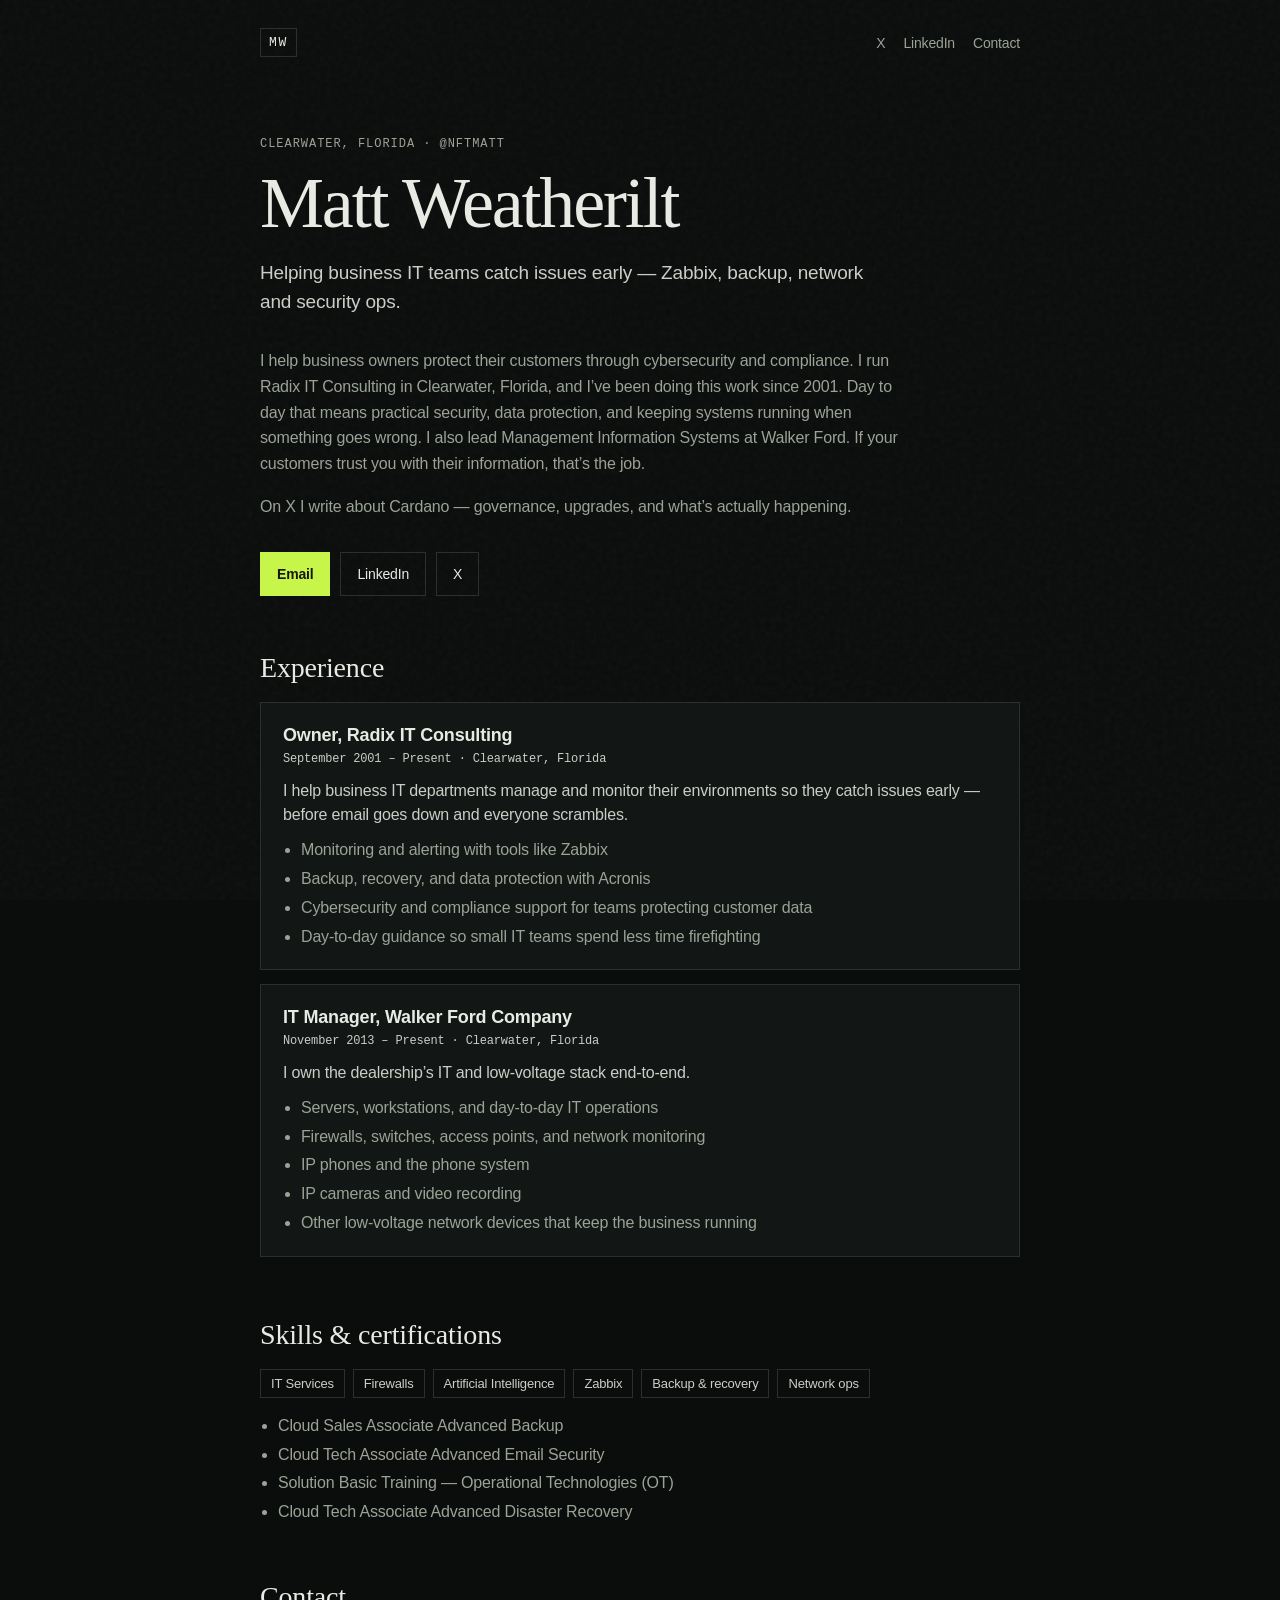
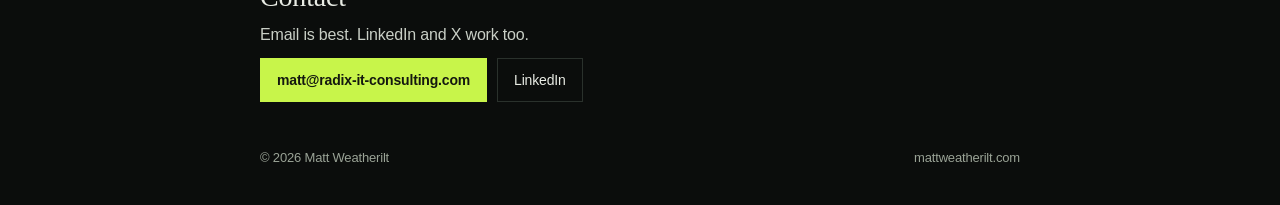
==== index.html @ 50d87539 "Add files via upload" ====
<!DOCTYPE html>
<html lang="en">
  <head>
    <meta charset="utf-8" />
    <meta name="viewport" content="width=device-width, initial-scale=1" />
    <title>Matt Weatherilt</title>
    <meta
      name="description"
      content="Matt Weatherilt helps business IT teams catch issues early — monitoring, backup, network and security ops. Clearwater, Florida."
    />
    <meta name="theme-color" content="#0b0d0c" />

    <meta property="og:title" content="Matt Weatherilt" />
    <meta
      property="og:description"
      content="Helping business IT teams catch issues early — Zabbix, backup, network and security ops."
    />
    <meta property="og:type" content="website" />
    <meta property="og:url" content="https://mattweatherilt.com" />
    <meta property="og:image" content="/og.png" />
    <meta name="twitter:card" content="summary_large_image" />
    <meta name="twitter:site" content="@nftmatt" />
    <meta name="twitter:title" content="Matt Weatherilt" />
    <meta
      name="twitter:description"
      content="Helping business IT teams catch issues early — Zabbix, backup, network and security ops."
    />
    <meta name="twitter:image" content="/og.png" />

    <link rel="icon" href="/favicon.svg" type="image/svg+xml" />
    <link rel="stylesheet" href="/styles.css" />
  </head>
  <body>
    <div class="noise" aria-hidden="true"></div>

    <header class="top">
      <div class="mark">MW</div>
      <nav>
        <a href="https://x.com/nftmatt" rel="me">X</a>
        <a href="https://www.linkedin.com/in/mattweatherilt">LinkedIn</a>
        <a href="#contact">Contact</a>
      </nav>
    </header>

    <main>
      <section class="hero">
        <p class="kicker">Clearwater, Florida · @nftmatt</p>
        <h1>Matt Weatherilt</h1>
        <p class="lede">
          Helping business IT teams catch issues early — Zabbix, backup,
          network and security ops.
        </p>
        <p class="about">
          I help business owners protect their customers through cybersecurity
          and compliance. I run Radix IT Consulting in Clearwater, Florida, and
          I’ve been doing this work since 2001. Day to day that means practical
          security, data protection, and keeping systems running when something
          goes wrong. I also lead Management Information Systems at Walker Ford.
          If your customers trust you with their information, that’s the job.
        </p>
        <p class="about x-line">
          On X I write about Cardano — governance, upgrades, and what’s actually
          happening.
        </p>
        <div class="cta">
          <a class="btn primary" href="mailto:matt@radix-it-consulting.com">Email</a>
          <a class="btn" href="https://www.linkedin.com/in/mattweatherilt">LinkedIn</a>
          <a class="btn" href="https://x.com/nftmatt">X</a>
        </div>
      </section>

      <section class="experience">
        <h2>Experience</h2>

        <article>
          <div class="job-head">
            <h3>Owner, Radix IT Consulting</h3>
            <p class="meta">September 2001 – Present · Clearwater, Florida</p>
          </div>
          <p>
            I help business IT departments manage and monitor their environments
            so they catch issues early — before email goes down and everyone
            scrambles.
          </p>
          <ul>
            <li>Monitoring and alerting with tools like Zabbix</li>
            <li>Backup, recovery, and data protection with Acronis</li>
            <li>Cybersecurity and compliance support for teams protecting customer data</li>
            <li>Day-to-day guidance so small IT teams spend less time firefighting</li>
          </ul>
        </article>

        <article>
          <div class="job-head">
            <h3>IT Manager, Walker Ford Company</h3>
            <p class="meta">November 2013 – Present · Clearwater, Florida</p>
          </div>
          <p>I own the dealership’s IT and low-voltage stack end-to-end.</p>
          <ul>
            <li>Servers, workstations, and day-to-day IT operations</li>
            <li>Firewalls, switches, access points, and network monitoring</li>
            <li>IP phones and the phone system</li>
            <li>IP cameras and video recording</li>
            <li>Other low-voltage network devices that keep the business running</li>
          </ul>
        </article>
      </section>

      <section class="skills">
        <h2>Skills &amp; certifications</h2>
        <p class="chips">
          <span>IT Services</span>
          <span>Firewalls</span>
          <span>Artificial Intelligence</span>
          <span>Zabbix</span>
          <span>Backup &amp; recovery</span>
          <span>Network ops</span>
        </p>
        <ul class="certs">
          <li>Cloud Sales Associate Advanced Backup</li>
          <li>Cloud Tech Associate Advanced Email Security</li>
          <li>Solution Basic Training — Operational Technologies (OT)</li>
          <li>Cloud Tech Associate Advanced Disaster Recovery</li>
        </ul>
      </section>

      <section class="contact" id="contact">
        <h2>Contact</h2>
        <p>Email is best. LinkedIn and X work too.</p>
        <div class="cta">
          <a class="btn primary" href="mailto:matt@radix-it-consulting.com">matt@radix-it-consulting.com</a>
          <a class="btn" href="https://www.linkedin.com/in/mattweatherilt">LinkedIn</a>
        </div>
      </section>
    </main>

    <footer>
      <span>© 2026 Matt Weatherilt</span>
      <span>mattweatherilt.com</span>
    </footer>
  </body>
</html>
---- styles.css ----
:root {
  --bg: #0b0d0c;
  --bg-2: #121614;
  --ink: #e8ebe4;
  --muted: #9aa396;
  --line: #2a312c;
  --accent: #c8f54a;
  --accent-ink: #14180f;
  --serif: "Iowan Old Style", "Palatino Linotype", Palatino, "Times New Roman", serif;
  --sans: "Segoe UI", "Helvetica Neue", Helvetica, Arial, sans-serif;
  --mono: "IBM Plex Mono", "SF Mono", ui-monospace, Menlo, Consolas, monospace;
}

* {
  box-sizing: border-box;
}

html,
body {
  margin: 0;
  padding: 0;
  background: var(--bg);
  color: var(--ink);
  font-family: var(--sans);
}

body {
  min-height: 100vh;
  letter-spacing: -0.011em;
}

a {
  color: var(--accent);
  text-decoration: none;
}

a:hover {
  text-decoration: underline;
}

.noise {
  pointer-events: none;
  position: fixed;
  inset: 0;
  opacity: 0.035;
  background-image: url("data:image/svg+xml,%3Csvg viewBox='0 0 200 200' xmlns='http://www.w3.org/2000/svg'%3E%3Cfilter id='n'%3E%3CfeTurbulence type='fractalNoise' baseFrequency='.85' numOctaves='4' stitchTiles='stitch'/%3E%3C/filter%3E%3Crect width='100%25' height='100%25' filter='url(%23n)'/%3E%3C/svg%3E");
  z-index: 0;
}

.top,
main,
footer {
  position: relative;
  z-index: 1;
  width: min(760px, calc(100% - 40px));
  margin: 0 auto;
}

.top {
  display: flex;
  align-items: center;
  justify-content: space-between;
  padding: 28px 0 8px;
}

.mark {
  font-family: var(--mono);
  font-size: 13px;
  letter-spacing: 0.14em;
  border: 1px solid var(--line);
  padding: 6px 8px;
}

nav {
  display: flex;
  gap: 18px;
  font-size: 14px;
}

nav a {
  color: var(--muted);
}

.hero {
  padding: 72px 0 56px;
}

.kicker {
  font-family: var(--mono);
  font-size: 12px;
  color: var(--muted);
  letter-spacing: 0.08em;
  text-transform: uppercase;
  margin: 0 0 18px;
}

h1 {
  font-family: var(--serif);
  font-weight: 500;
  font-size: clamp(42px, 8vw, 72px);
  line-height: 0.95;
  margin: 0 0 22px;
  letter-spacing: -0.03em;
}

.lede {
  font-size: 19px;
  line-height: 1.5;
  color: #c9cfc6;
  max-width: 38rem;
  margin: 0 0 32px;
}

.cta {
  display: flex;
  flex-wrap: wrap;
  gap: 10px;
}

.btn {
  display: inline-flex;
  align-items: center;
  justify-content: center;
  min-height: 44px;
  padding: 0 16px;
  border: 1px solid var(--line);
  color: var(--ink);
  font-size: 14px;
}

.btn:hover {
  text-decoration: none;
  border-color: var(--accent);
}

.btn.primary {
  background: var(--accent);
  color: var(--accent-ink);
  border-color: var(--accent);
  font-weight: 600;
}

.grid {
  display: grid;
  gap: 18px;
  padding: 8px 0 48px;
}

article {
  background: var(--bg-2);
  border: 1px solid var(--line);
  padding: 22px 22px 20px;
}

.num {
  font-family: var(--mono);
  font-size: 11px;
  color: var(--muted);
}

.about {
  font-size: 16px;
  line-height: 1.6;
  color: var(--muted);
  max-width: 40rem;
  margin: 0 0 18px;
}

.x-line {
  margin-bottom: 32px;
}

.experience,
.skills,
.contact {
  padding-bottom: 48px;
}

.experience h2,
.skills h2,
.contact h2 {
  font-family: var(--serif);
  font-size: 28px;
  font-weight: 500;
  margin: 0 0 18px;
}

.experience article {
  background: var(--bg-2);
  border: 1px solid var(--line);
  padding: 22px 22px 20px;
  margin-bottom: 14px;
}

.job-head h3 {
  margin: 0 0 4px;
  font-size: 18px;
  font-weight: 600;
}

.meta {
  margin: 0 0 12px;
  font-family: var(--mono);
  font-size: 12px;
  color: var(--muted);
}

.experience p,
.contact p {
  margin: 0 0 10px;
  color: #c9cfc6;
  line-height: 1.55;
}

.experience ul,
.certs {
  margin: 0;
  padding-left: 18px;
  color: var(--muted);
  line-height: 1.55;
}

.experience li + li,
.certs li + li {
  margin-top: 4px;
}

.chips {
  display: flex;
  flex-wrap: wrap;
  gap: 8px;
  margin: 0 0 16px;
}

.chips span {
  border: 1px solid var(--line);
  padding: 6px 10px;
  font-size: 13px;
  color: #c9cfc6;
}

article h2,
.now h2,
.contact h2 {
  font-family: var(--serif);
  font-size: 28px;
  font-weight: 500;
  margin: 8px 0 10px;
}

.now,
.contact {
  padding-bottom: 48px;
}

.now ul {
  margin: 0;
  padding: 0;
  list-style: none;
}

.now li {
  border-top: 1px solid var(--line);
  padding: 14px 0;
  color: #c9cfc6;
}

.now li:last-child {
  border-bottom: 1px solid var(--line);
}

footer {
  display: flex;
  justify-content: space-between;
  gap: 12px;
  padding: 0 0 40px;
  color: var(--muted);
  font-size: 13px;
}

@media (max-width: 560px) {
  .hero {
    padding-top: 48px;
  }

  .lede {
    font-size: 17px;
  }

  footer {
    flex-direction: column;
  }
}
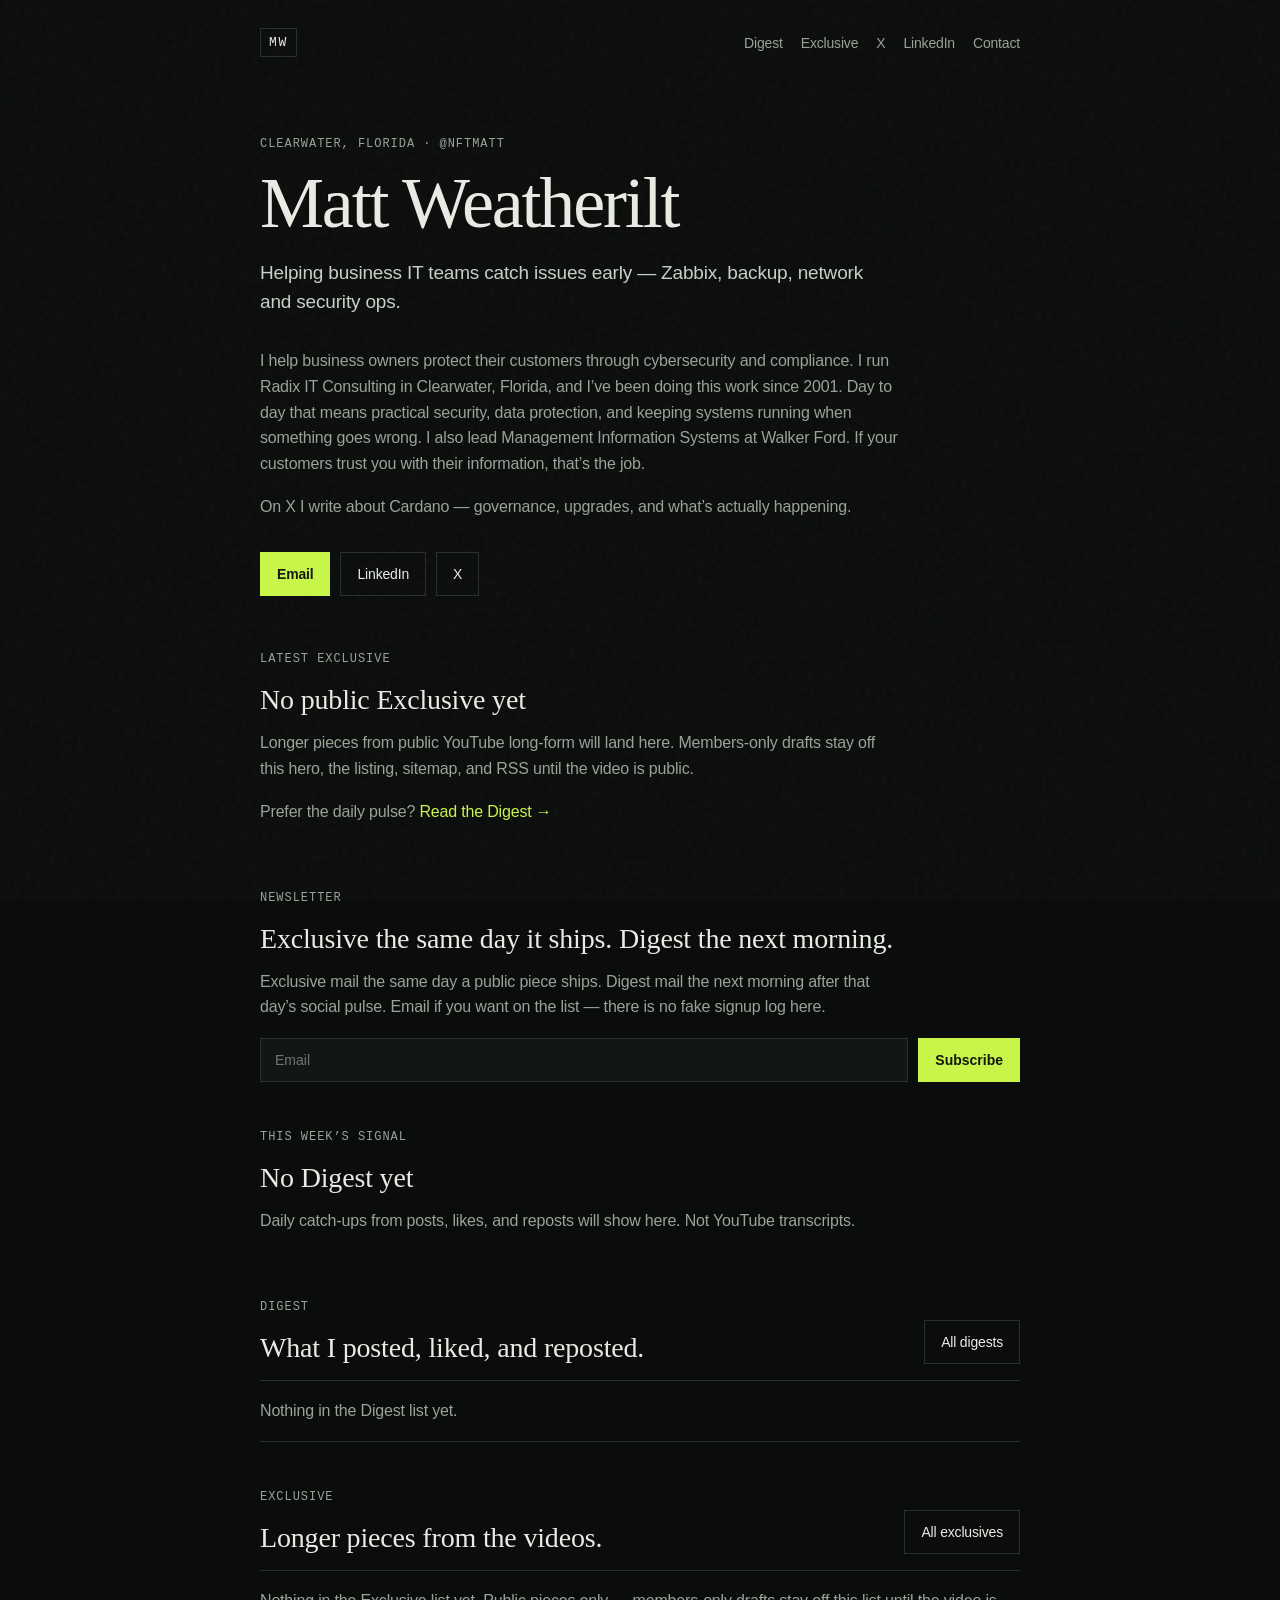
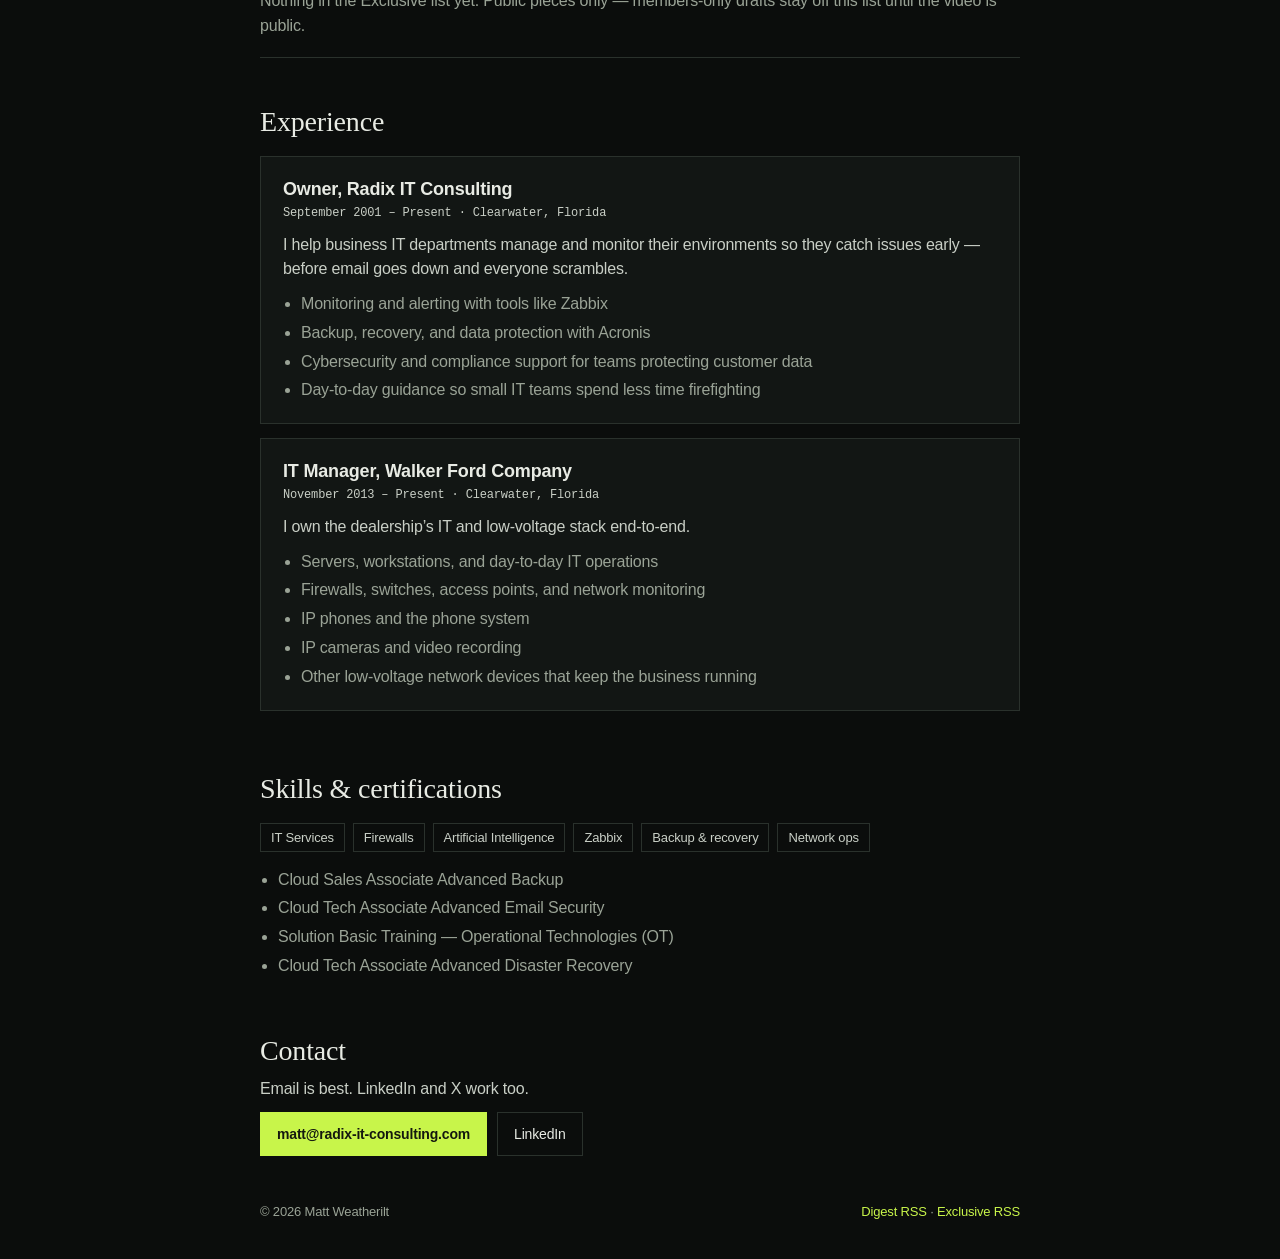
==== commit 708a5f8f: "Add Webby homepage slots for Exclusive, Digest, and newsletter Give the Grok Webby bot the hero, sig" ====
--- a/index.html
+++ b/index.html
@@ -28,6 +28,18 @@
     <meta name="twitter:image" content="/og.png" />
 
     <link rel="icon" href="/favicon.svg" type="image/svg+xml" />
+    <link
+      rel="alternate"
+      type="application/rss+xml"
+      title="Exclusive"
+      href="/exclusives/rss.xml"
+    />
+    <link
+      rel="alternate"
+      type="application/rss+xml"
+      title="Digest"
+      href="/digests/rss.xml"
+    />
     <link rel="stylesheet" href="/styles.css" />
   </head>
   <body>
@@ -36,6 +48,8 @@
     <header class="top">
       <div class="mark">MW</div>
       <nav>
+        <a href="/digests/">Digest</a>
+        <a href="/exclusives/">Exclusive</a>
         <a href="https://x.com/nftmatt" rel="me">X</a>
         <a href="https://www.linkedin.com/in/mattweatherilt">LinkedIn</a>
         <a href="#contact">Contact</a>
@@ -67,6 +81,80 @@
           <a class="btn" href="https://www.linkedin.com/in/mattweatherilt">LinkedIn</a>
           <a class="btn" href="https://x.com/nftmatt">X</a>
         </div>
+      </section>
+
+      <!-- webby:hero — latest PUBLIC Exclusive only; skip members: true -->
+      <section class="webby-block" id="exclusive-hero" aria-labelledby="exclusive-hero-heading">
+        <p class="kicker">Latest Exclusive</p>
+        <h2 id="exclusive-hero-heading">No public Exclusive yet</h2>
+        <p class="about">
+          Longer pieces from public YouTube long-form will land here.
+          Members-only drafts stay off this hero, the listing, sitemap, and RSS
+          until the video is public.
+        </p>
+        <p class="about">
+          Prefer the daily pulse?
+          <a href="/digests/">Read the Digest →</a>
+        </p>
+      </section>
+
+      <section class="webby-block" id="newsletter" aria-labelledby="newsletter-heading">
+        <p class="kicker">Newsletter</p>
+        <h2 id="newsletter-heading">Exclusive the same day it ships. Digest the next morning.</h2>
+        <p class="about">
+          Exclusive mail the same day a public piece ships. Digest mail the
+          next morning after that day’s social pulse. Email if you want on the
+          list — there is no fake signup log here.
+        </p>
+        <form
+          id="subscribe"
+          class="subscribe"
+          action="mailto:matt@radix-it-consulting.com?subject=Newsletter"
+          method="get"
+        >
+          <label class="sr-only" for="subscribe-email">Email</label>
+          <input
+            id="subscribe-email"
+            type="email"
+            name="body"
+            required
+            autocomplete="email"
+            placeholder="Email"
+          />
+          <button class="btn primary" type="submit">Subscribe</button>
+        </form>
+      </section>
+
+      <!-- webby:signal — latest daily Digest; not YouTube transcripts -->
+      <section class="webby-block" id="signal" aria-labelledby="signal-heading">
+        <p class="kicker">This week’s signal</p>
+        <h2 id="signal-heading">No Digest yet</h2>
+        <p class="about">
+          Daily catch-ups from posts, likes, and reposts will show here. Not
+          YouTube transcripts.
+        </p>
+      </section>
+
+      <section class="webby-block" id="digest-listing" aria-labelledby="digest-listing-heading">
+        <div class="section-head">
+          <div>
+            <p class="kicker">Digest</p>
+            <h2 id="digest-listing-heading">What I posted, liked, and reposted.</h2>
+          </div>
+          <a class="btn" href="/digests/">All digests</a>
+        </div>
+        <p class="empty-ledger">Nothing in the Digest list yet.</p>
+      </section>
+
+      <section class="webby-block" id="exclusive-listing" aria-labelledby="exclusive-listing-heading">
+        <div class="section-head">
+          <div>
+            <p class="kicker">Exclusive</p>
+            <h2 id="exclusive-listing-heading">Longer pieces from the videos.</h2>
+          </div>
+          <a class="btn" href="/exclusives/">All exclusives</a>
+        </div>
+        <p class="empty-ledger">Nothing in the Exclusive list yet. Public pieces only — members-only drafts stay off this list until the video is public.</p>
       </section>
 
       <section class="experience">
@@ -136,7 +224,11 @@
 
     <footer>
       <span>© 2026 Matt Weatherilt</span>
-      <span>mattweatherilt.com</span>
+      <span>
+        <a href="/digests/rss.xml">Digest RSS</a>
+        ·
+        <a href="/exclusives/rss.xml">Exclusive RSS</a>
+      </span>
     </footer>
   </body>
 </html>
--- a/styles.css
+++ b/styles.css
@@ -69,10 +69,18 @@
   letter-spacing: 0.14em;
   border: 1px solid var(--line);
   padding: 6px 8px;
+  color: var(--ink);
+}
+
+a.mark:hover {
+  text-decoration: none;
+  border-color: var(--accent);
 }
 
 nav {
   display: flex;
+  flex-wrap: wrap;
+  justify-content: flex-end;
   gap: 18px;
   font-size: 14px;
 }
@@ -172,8 +180,73 @@
 
 .experience,
 .skills,
-.contact {
+.contact,
+.webby-block {
   padding-bottom: 48px;
+}
+
+.webby-block h2 {
+  font-family: var(--serif);
+  font-size: 28px;
+  font-weight: 500;
+  margin: 0 0 14px;
+}
+
+.section-head {
+  display: flex;
+  align-items: flex-end;
+  justify-content: space-between;
+  gap: 16px;
+  flex-wrap: wrap;
+  margin-bottom: 16px;
+}
+
+.section-head h2 {
+  margin-bottom: 0;
+}
+
+.empty-ledger {
+  margin: 0;
+  padding: 18px 0;
+  border-top: 1px solid var(--line);
+  border-bottom: 1px solid var(--line);
+  color: var(--muted);
+  line-height: 1.55;
+}
+
+.subscribe {
+  display: flex;
+  flex-wrap: wrap;
+  gap: 10px;
+  margin-top: 8px;
+}
+
+.subscribe input {
+  min-height: 44px;
+  min-width: min(100%, 260px);
+  flex: 1;
+  padding: 0 14px;
+  border: 1px solid var(--line);
+  background: var(--bg-2);
+  color: var(--ink);
+  font: inherit;
+  font-size: 14px;
+}
+
+.subscribe button {
+  cursor: pointer;
+}
+
+.sr-only {
+  position: absolute;
+  width: 1px;
+  height: 1px;
+  padding: 0;
+  margin: -1px;
+  overflow: hidden;
+  clip: rect(0, 0, 0, 0);
+  white-space: nowrap;
+  border: 0;
 }
 
 .experience h2,
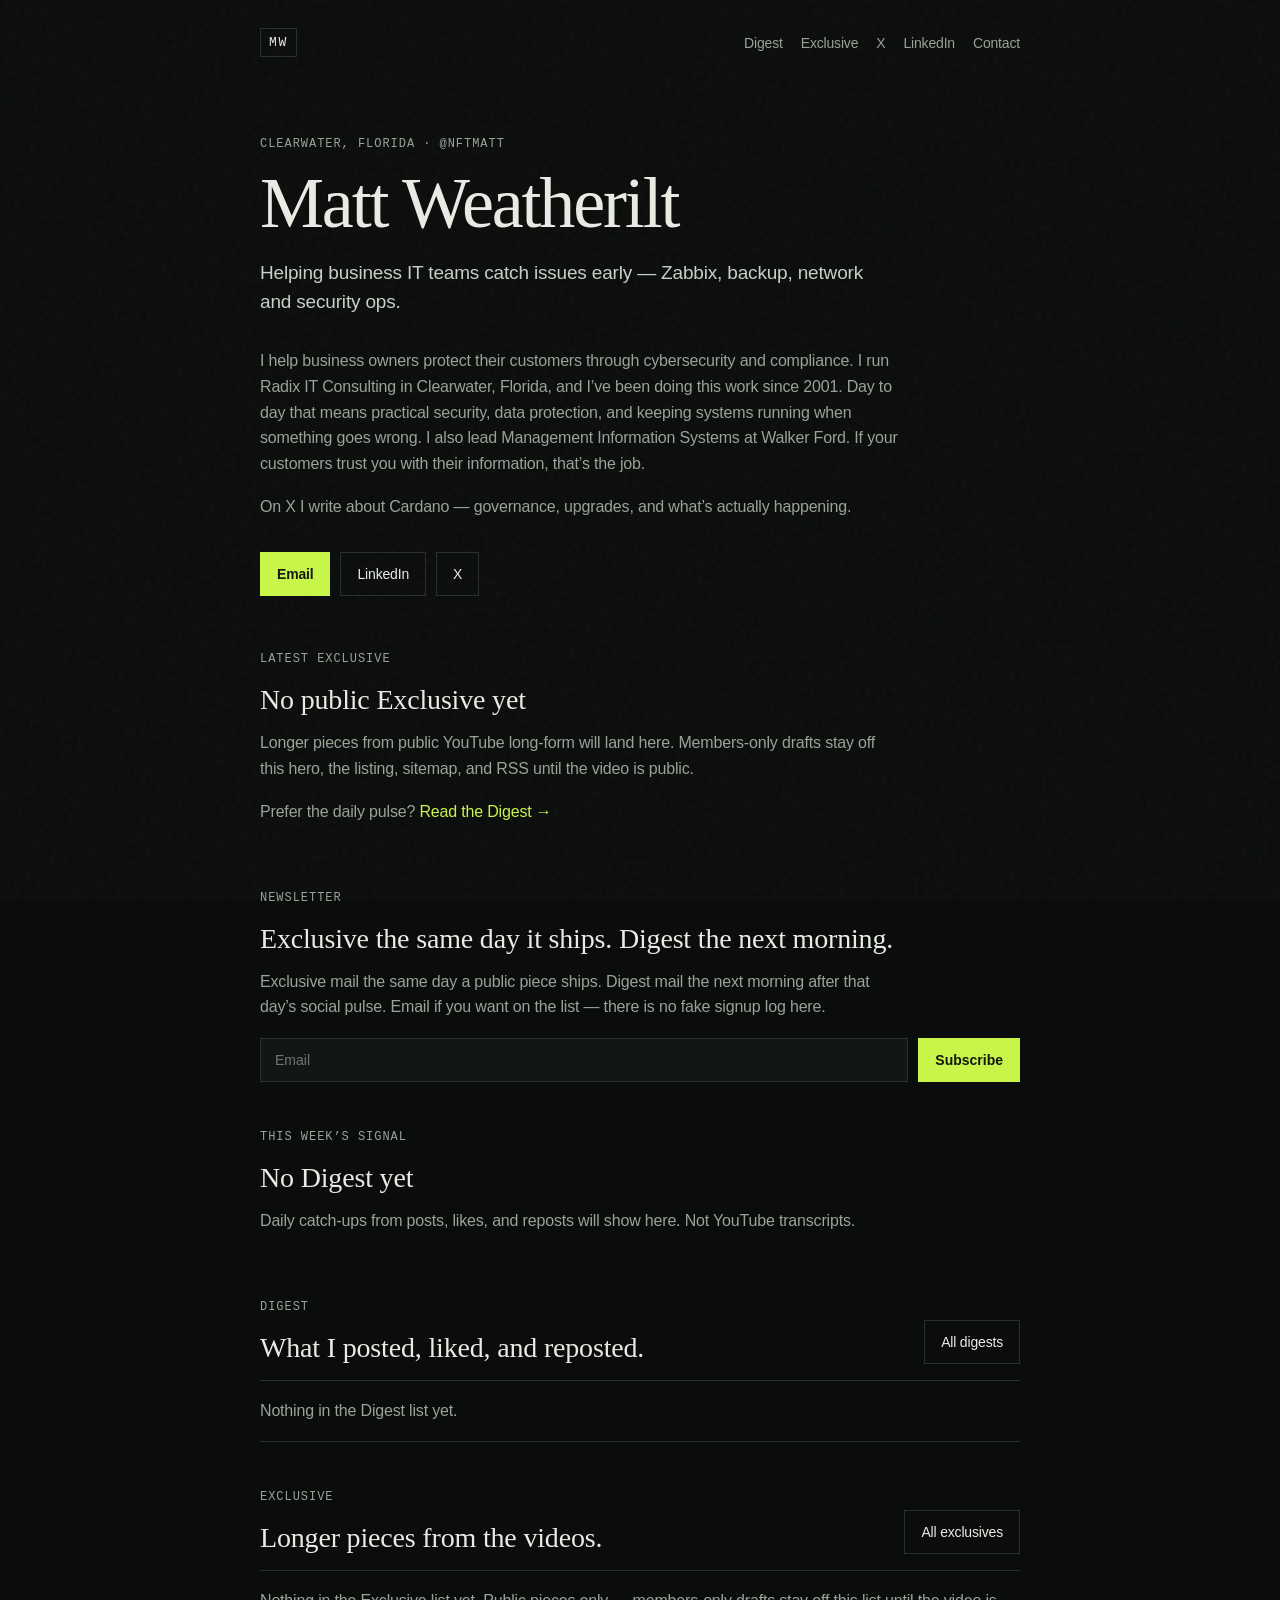
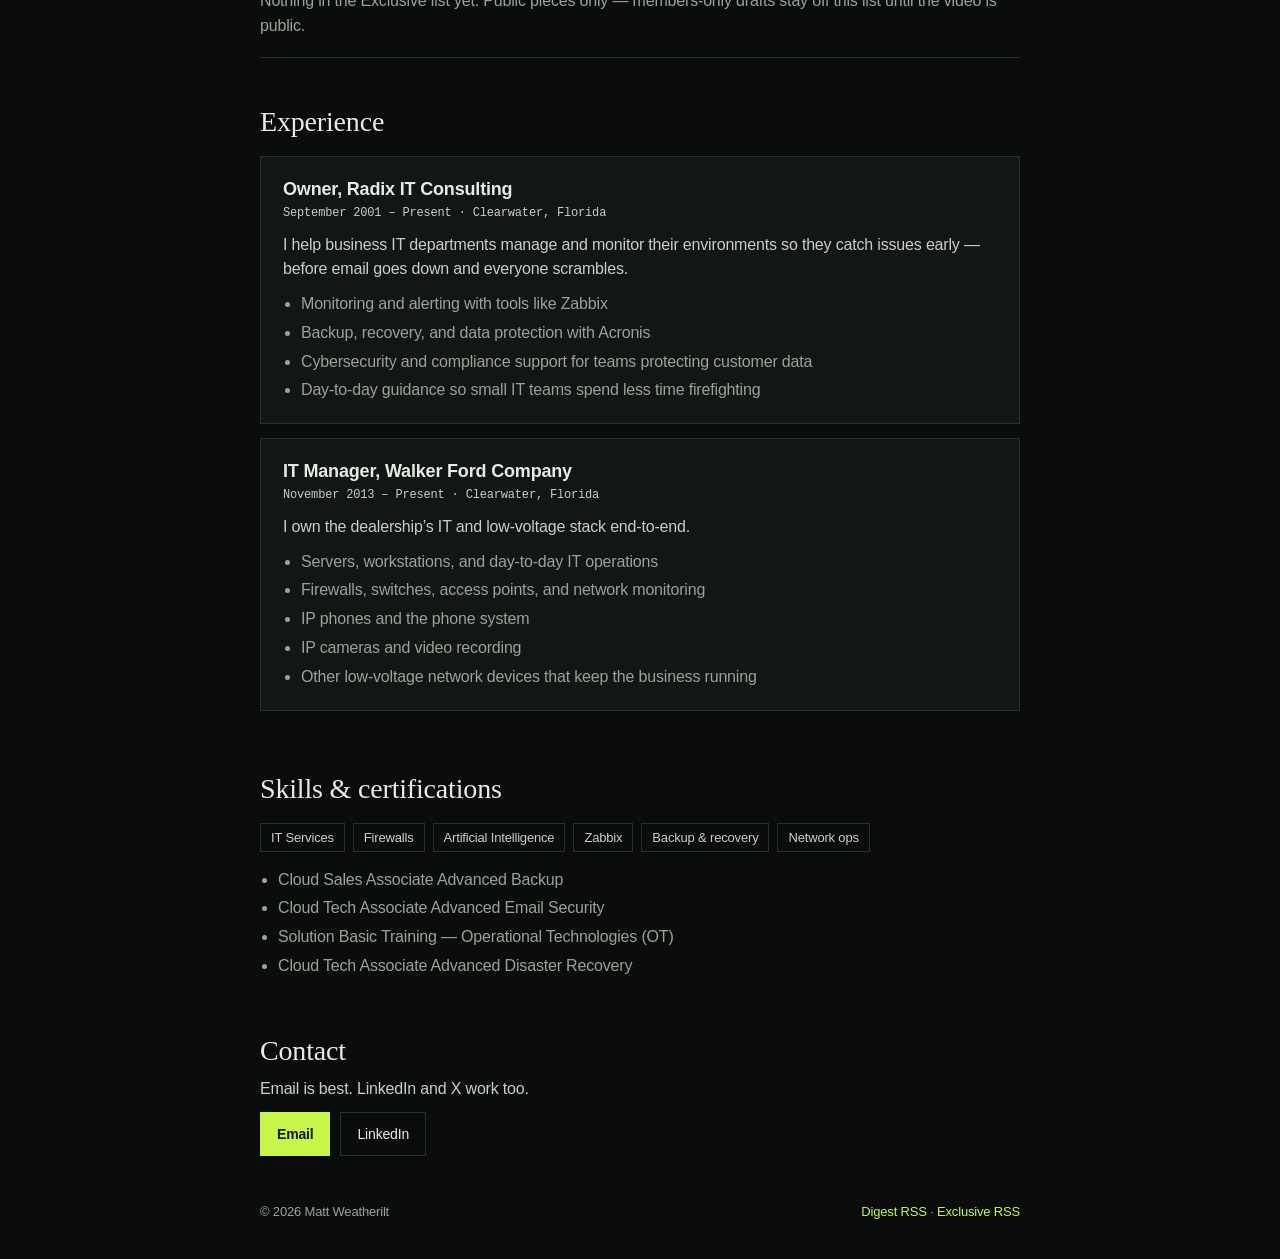
==== commit 8bbe48b0: "Hide the contact address from simple page scrapers Stop putting a raw mailto and the inbox in the HT" ====
--- a/index.html
+++ b/index.html
@@ -77,7 +77,7 @@
           happening.
         </p>
         <div class="cta">
-          <a class="btn primary" href="mailto:matt@radix-it-consulting.com">Email</a>
+          <a class="btn primary js-mail" href="#contact">Email</a>
           <a class="btn" href="https://www.linkedin.com/in/mattweatherilt">LinkedIn</a>
           <a class="btn" href="https://x.com/nftmatt">X</a>
         </div>
@@ -106,12 +106,7 @@
           next morning after that day’s social pulse. Email if you want on the
           list — there is no fake signup log here.
         </p>
-        <form
-          id="subscribe"
-          class="subscribe"
-          action="mailto:matt@radix-it-consulting.com?subject=Newsletter"
-          method="get"
-        >
+        <form id="subscribe" class="subscribe" action="#subscribe" method="get">
           <label class="sr-only" for="subscribe-email">Email</label>
           <input
             id="subscribe-email"
@@ -216,9 +211,12 @@
         <h2>Contact</h2>
         <p>Email is best. LinkedIn and X work too.</p>
         <div class="cta">
-          <a class="btn primary" href="mailto:matt@radix-it-consulting.com">matt@radix-it-consulting.com</a>
+          <a class="btn primary js-mail" href="#contact">Email</a>
           <a class="btn" href="https://www.linkedin.com/in/mattweatherilt">LinkedIn</a>
         </div>
+        <noscript>
+          <p class="about">matt [at] radix-it-consulting [dot] com</p>
+        </noscript>
       </section>
     </main>
 
@@ -230,5 +228,6 @@
         <a href="/exclusives/rss.xml">Exclusive RSS</a>
       </span>
     </footer>
+    <script src="/mail.js" defer></script>
   </body>
 </html>
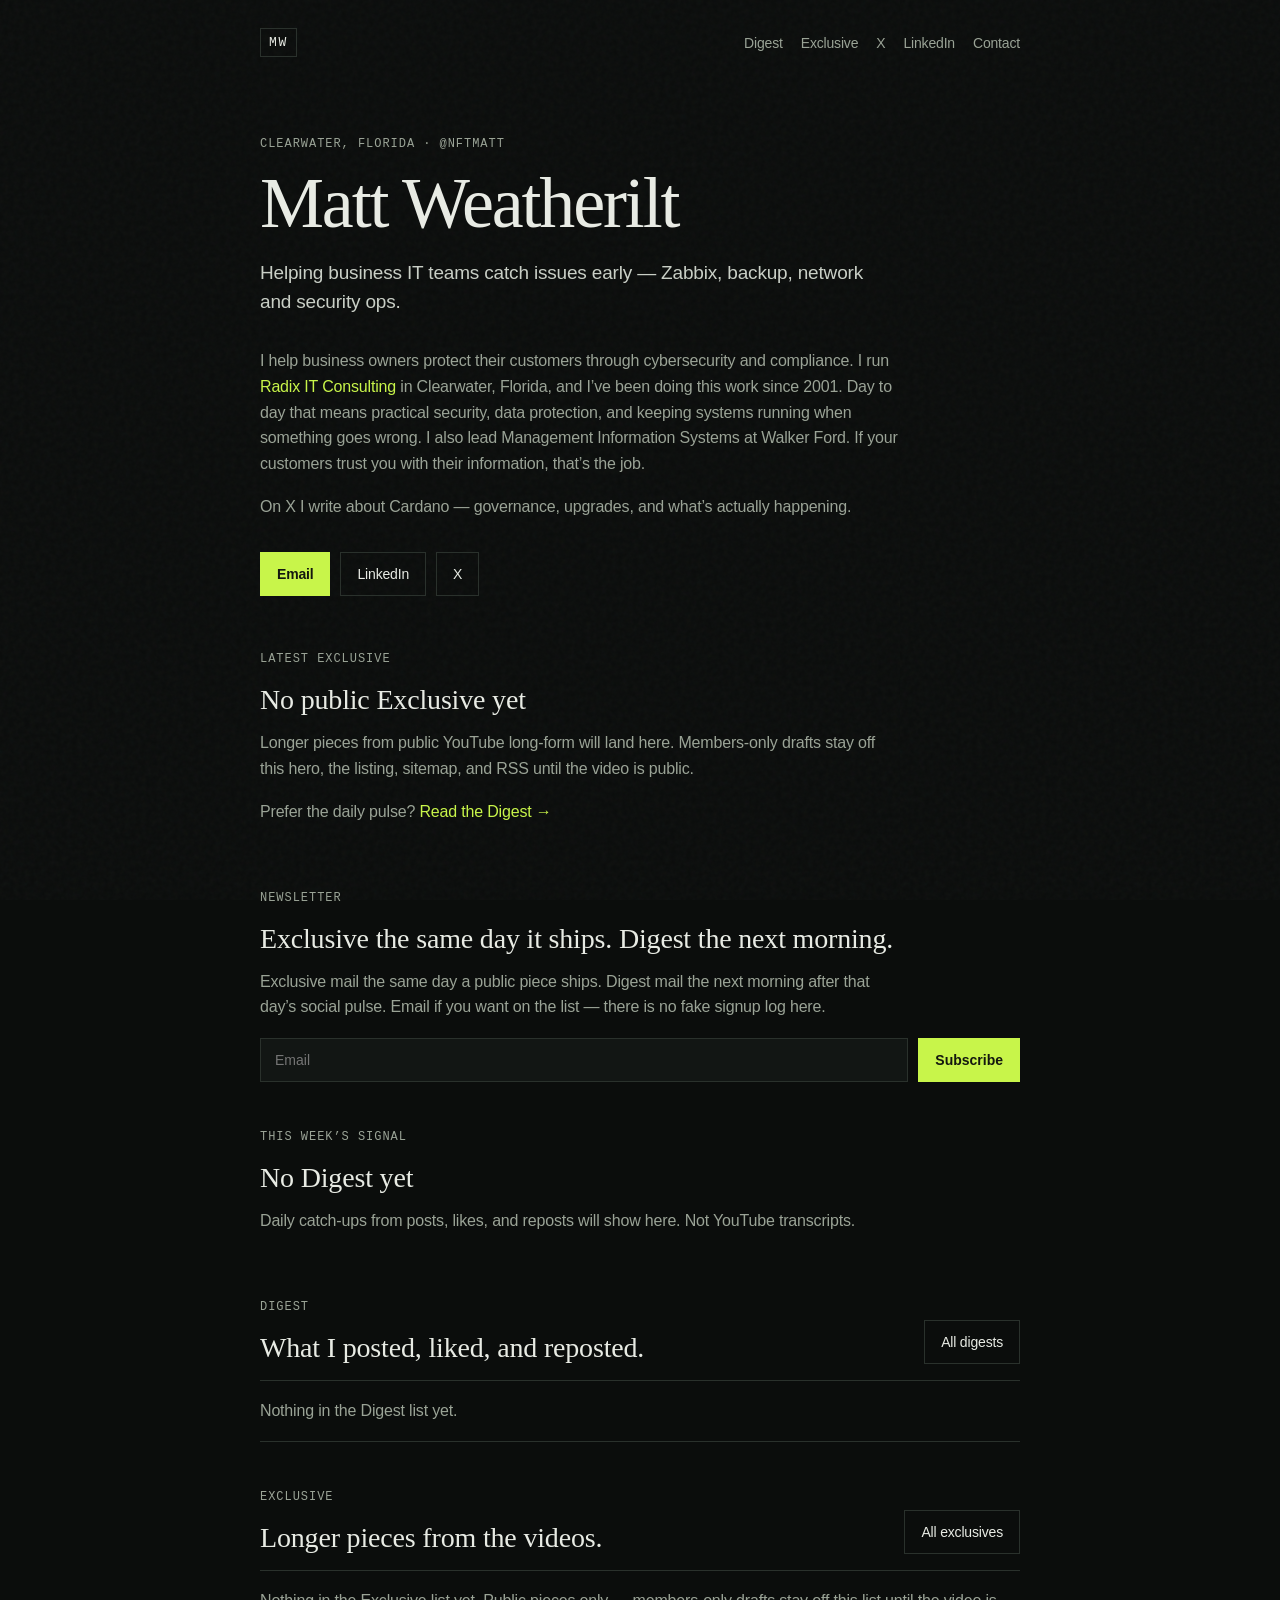
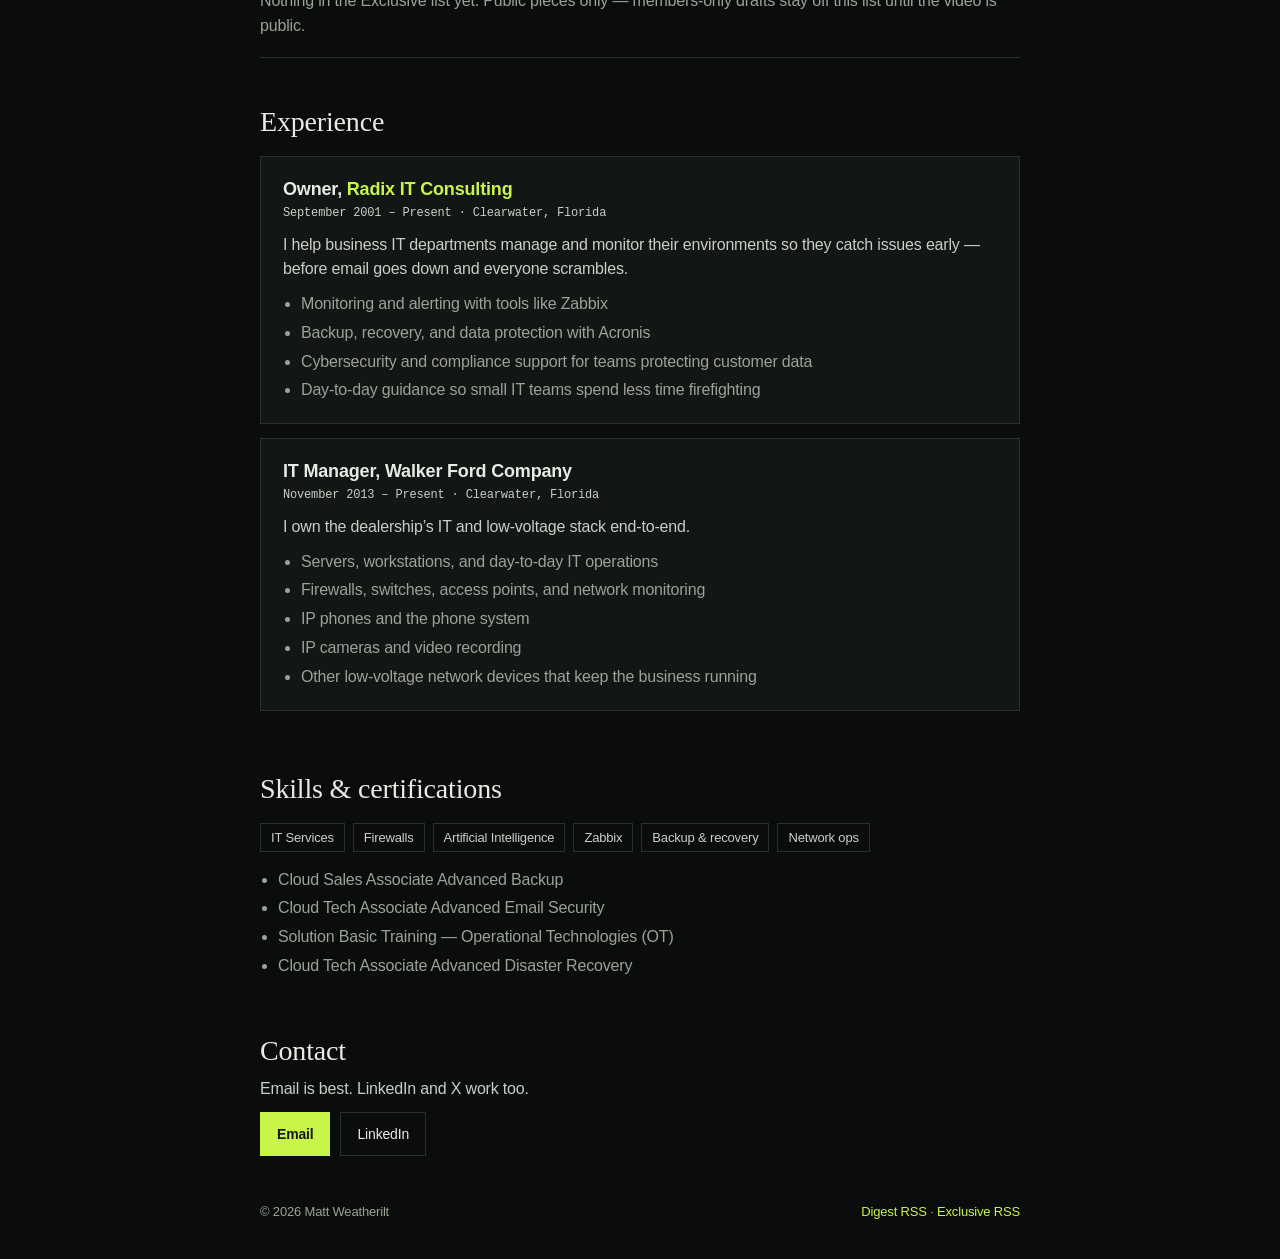
==== commit ceb96e20: "Add Radix IT Consulting multi-page business site Ship a light professional site under radix/ (Home, " ====
--- a/index.html
+++ b/index.html
@@ -66,7 +66,9 @@
         </p>
         <p class="about">
           I help business owners protect their customers through cybersecurity
-          and compliance. I run Radix IT Consulting in Clearwater, Florida, and
+          and compliance. I run
+          <a href="https://radix-it-consulting.com">Radix IT Consulting</a>
+          in Clearwater, Florida, and
           I’ve been doing this work since 2001. Day to day that means practical
           security, data protection, and keeping systems running when something
           goes wrong. I also lead Management Information Systems at Walker Ford.
@@ -157,7 +159,7 @@
 
         <article>
           <div class="job-head">
-            <h3>Owner, Radix IT Consulting</h3>
+            <h3>Owner, <a href="https://radix-it-consulting.com">Radix IT Consulting</a></h3>
             <p class="meta">September 2001 – Present · Clearwater, Florida</p>
           </div>
           <p>
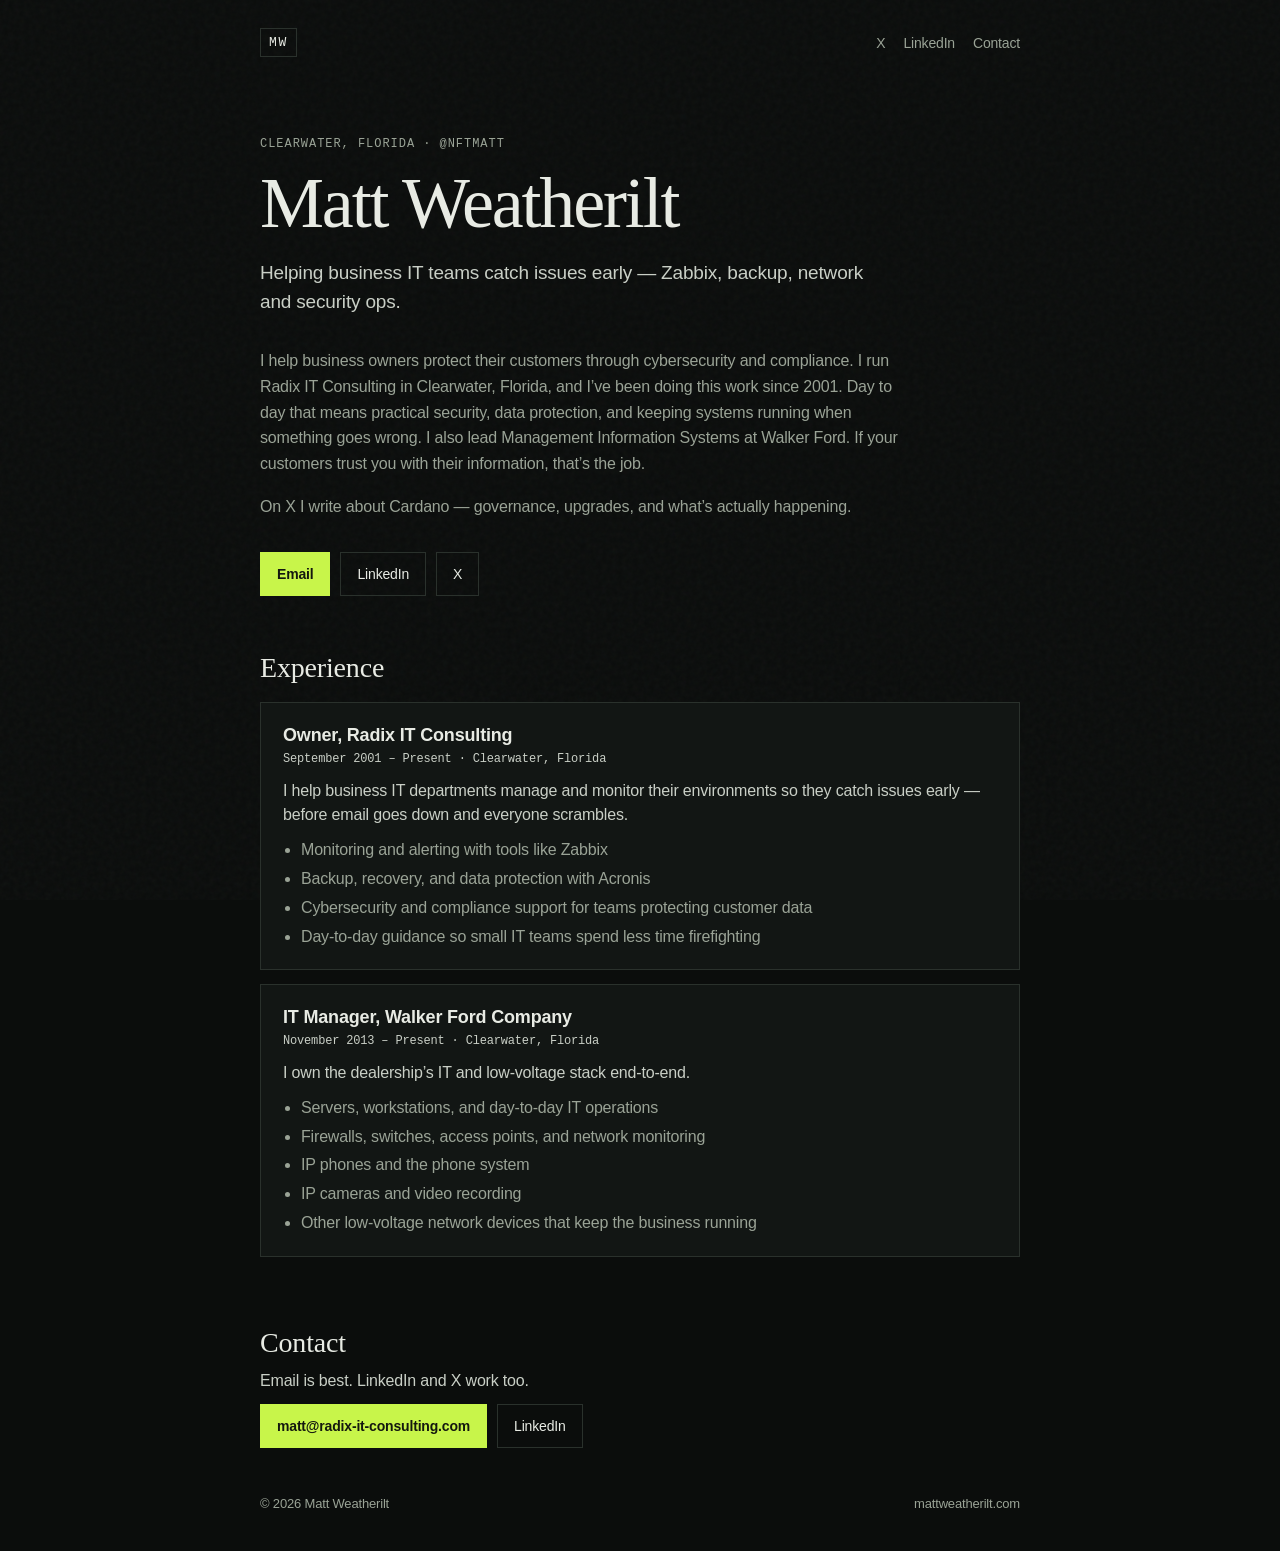
==== commit 46fcb7ae: "Remove Skills & certifications section from home page Delete the skills section markup from index.ht" ====
--- a/index.html
+++ b/index.html
@@ -28,18 +28,6 @@
     <meta name="twitter:image" content="/og.png" />
 
     <link rel="icon" href="/favicon.svg" type="image/svg+xml" />
-    <link
-      rel="alternate"
-      type="application/rss+xml"
-      title="Exclusive"
-      href="/exclusives/rss.xml"
-    />
-    <link
-      rel="alternate"
-      type="application/rss+xml"
-      title="Digest"
-      href="/digests/rss.xml"
-    />
     <link rel="stylesheet" href="/styles.css" />
   </head>
   <body>
@@ -48,8 +36,6 @@
     <header class="top">
       <div class="mark">MW</div>
       <nav>
-        <a href="/digests/">Digest</a>
-        <a href="/exclusives/">Exclusive</a>
         <a href="https://x.com/nftmatt" rel="me">X</a>
         <a href="https://www.linkedin.com/in/mattweatherilt">LinkedIn</a>
         <a href="#contact">Contact</a>
@@ -66,9 +52,7 @@
         </p>
         <p class="about">
           I help business owners protect their customers through cybersecurity
-          and compliance. I run
-          <a href="https://radix-it-consulting.com">Radix IT Consulting</a>
-          in Clearwater, Florida, and
+          and compliance. I run Radix IT Consulting in Clearwater, Florida, and
           I’ve been doing this work since 2001. Day to day that means practical
           security, data protection, and keeping systems running when something
           goes wrong. I also lead Management Information Systems at Walker Ford.
@@ -79,79 +63,10 @@
           happening.
         </p>
         <div class="cta">
-          <a class="btn primary js-mail" href="#contact">Email</a>
+          <a class="btn primary" href="mailto:matt@radix-it-consulting.com">Email</a>
           <a class="btn" href="https://www.linkedin.com/in/mattweatherilt">LinkedIn</a>
           <a class="btn" href="https://x.com/nftmatt">X</a>
         </div>
-      </section>
-
-      <!-- webby:hero — latest PUBLIC Exclusive only; skip members: true -->
-      <section class="webby-block" id="exclusive-hero" aria-labelledby="exclusive-hero-heading">
-        <p class="kicker">Latest Exclusive</p>
-        <h2 id="exclusive-hero-heading">No public Exclusive yet</h2>
-        <p class="about">
-          Longer pieces from public YouTube long-form will land here.
-          Members-only drafts stay off this hero, the listing, sitemap, and RSS
-          until the video is public.
-        </p>
-        <p class="about">
-          Prefer the daily pulse?
-          <a href="/digests/">Read the Digest →</a>
-        </p>
-      </section>
-
-      <section class="webby-block" id="newsletter" aria-labelledby="newsletter-heading">
-        <p class="kicker">Newsletter</p>
-        <h2 id="newsletter-heading">Exclusive the same day it ships. Digest the next morning.</h2>
-        <p class="about">
-          Exclusive mail the same day a public piece ships. Digest mail the
-          next morning after that day’s social pulse. Email if you want on the
-          list — there is no fake signup log here.
-        </p>
-        <form id="subscribe" class="subscribe" action="#subscribe" method="get">
-          <label class="sr-only" for="subscribe-email">Email</label>
-          <input
-            id="subscribe-email"
-            type="email"
-            name="body"
-            required
-            autocomplete="email"
-            placeholder="Email"
-          />
-          <button class="btn primary" type="submit">Subscribe</button>
-        </form>
-      </section>
-
-      <!-- webby:signal — latest daily Digest; not YouTube transcripts -->
-      <section class="webby-block" id="signal" aria-labelledby="signal-heading">
-        <p class="kicker">This week’s signal</p>
-        <h2 id="signal-heading">No Digest yet</h2>
-        <p class="about">
-          Daily catch-ups from posts, likes, and reposts will show here. Not
-          YouTube transcripts.
-        </p>
-      </section>
-
-      <section class="webby-block" id="digest-listing" aria-labelledby="digest-listing-heading">
-        <div class="section-head">
-          <div>
-            <p class="kicker">Digest</p>
-            <h2 id="digest-listing-heading">What I posted, liked, and reposted.</h2>
-          </div>
-          <a class="btn" href="/digests/">All digests</a>
-        </div>
-        <p class="empty-ledger">Nothing in the Digest list yet.</p>
-      </section>
-
-      <section class="webby-block" id="exclusive-listing" aria-labelledby="exclusive-listing-heading">
-        <div class="section-head">
-          <div>
-            <p class="kicker">Exclusive</p>
-            <h2 id="exclusive-listing-heading">Longer pieces from the videos.</h2>
-          </div>
-          <a class="btn" href="/exclusives/">All exclusives</a>
-        </div>
-        <p class="empty-ledger">Nothing in the Exclusive list yet. Public pieces only — members-only drafts stay off this list until the video is public.</p>
       </section>
 
       <section class="experience">
@@ -159,7 +74,7 @@
 
         <article>
           <div class="job-head">
-            <h3>Owner, <a href="https://radix-it-consulting.com">Radix IT Consulting</a></h3>
+            <h3>Owner, Radix IT Consulting</h3>
             <p class="meta">September 2001 – Present · Clearwater, Florida</p>
           </div>
           <p>
@@ -191,45 +106,19 @@
         </article>
       </section>
 
-      <section class="skills">
-        <h2>Skills &amp; certifications</h2>
-        <p class="chips">
-          <span>IT Services</span>
-          <span>Firewalls</span>
-          <span>Artificial Intelligence</span>
-          <span>Zabbix</span>
-          <span>Backup &amp; recovery</span>
-          <span>Network ops</span>
-        </p>
-        <ul class="certs">
-          <li>Cloud Sales Associate Advanced Backup</li>
-          <li>Cloud Tech Associate Advanced Email Security</li>
-          <li>Solution Basic Training — Operational Technologies (OT)</li>
-          <li>Cloud Tech Associate Advanced Disaster Recovery</li>
-        </ul>
-      </section>
-
       <section class="contact" id="contact">
         <h2>Contact</h2>
         <p>Email is best. LinkedIn and X work too.</p>
         <div class="cta">
-          <a class="btn primary js-mail" href="#contact">Email</a>
+          <a class="btn primary" href="mailto:matt@radix-it-consulting.com">matt@radix-it-consulting.com</a>
           <a class="btn" href="https://www.linkedin.com/in/mattweatherilt">LinkedIn</a>
         </div>
-        <noscript>
-          <p class="about">matt [at] radix-it-consulting [dot] com</p>
-        </noscript>
       </section>
     </main>
 
     <footer>
       <span>© 2026 Matt Weatherilt</span>
-      <span>
-        <a href="/digests/rss.xml">Digest RSS</a>
-        ·
-        <a href="/exclusives/rss.xml">Exclusive RSS</a>
-      </span>
+      <span>mattweatherilt.com</span>
     </footer>
-    <script src="/mail.js" defer></script>
   </body>
 </html>
--- a/styles.css
+++ b/styles.css
@@ -69,18 +69,10 @@
   letter-spacing: 0.14em;
   border: 1px solid var(--line);
   padding: 6px 8px;
-  color: var(--ink);
-}
-
-a.mark:hover {
-  text-decoration: none;
-  border-color: var(--accent);
 }
 
 nav {
   display: flex;
-  flex-wrap: wrap;
-  justify-content: flex-end;
   gap: 18px;
   font-size: 14px;
 }
@@ -179,78 +171,11 @@
 }
 
 .experience,
-.skills,
-.contact,
-.webby-block {
+.contact {
   padding-bottom: 48px;
 }
 
-.webby-block h2 {
-  font-family: var(--serif);
-  font-size: 28px;
-  font-weight: 500;
-  margin: 0 0 14px;
-}
-
-.section-head {
-  display: flex;
-  align-items: flex-end;
-  justify-content: space-between;
-  gap: 16px;
-  flex-wrap: wrap;
-  margin-bottom: 16px;
-}
-
-.section-head h2 {
-  margin-bottom: 0;
-}
-
-.empty-ledger {
-  margin: 0;
-  padding: 18px 0;
-  border-top: 1px solid var(--line);
-  border-bottom: 1px solid var(--line);
-  color: var(--muted);
-  line-height: 1.55;
-}
-
-.subscribe {
-  display: flex;
-  flex-wrap: wrap;
-  gap: 10px;
-  margin-top: 8px;
-}
-
-.subscribe input {
-  min-height: 44px;
-  min-width: min(100%, 260px);
-  flex: 1;
-  padding: 0 14px;
-  border: 1px solid var(--line);
-  background: var(--bg-2);
-  color: var(--ink);
-  font: inherit;
-  font-size: 14px;
-}
-
-.subscribe button {
-  cursor: pointer;
-}
-
-.sr-only {
-  position: absolute;
-  width: 1px;
-  height: 1px;
-  padding: 0;
-  margin: -1px;
-  overflow: hidden;
-  clip: rect(0, 0, 0, 0);
-  white-space: nowrap;
-  border: 0;
-}
-
 .experience h2,
-.skills h2,
 .contact h2 {
   font-family: var(--serif);
   font-size: 28px;
@@ -285,31 +210,15 @@
   line-height: 1.55;
 }
 
-.experience ul,
-.certs {
+.experience ul {
   margin: 0;
   padding-left: 18px;
   color: var(--muted);
   line-height: 1.55;
 }
 
-.experience li + li,
-.certs li + li {
+.experience li + li {
   margin-top: 4px;
-}
-
-.chips {
-  display: flex;
-  flex-wrap: wrap;
-  gap: 8px;
-  margin: 0 0 16px;
-}
-
-.chips span {
-  border: 1px solid var(--line);
-  padding: 6px 10px;
-  font-size: 13px;
-  color: #c9cfc6;
 }
 
 article h2,
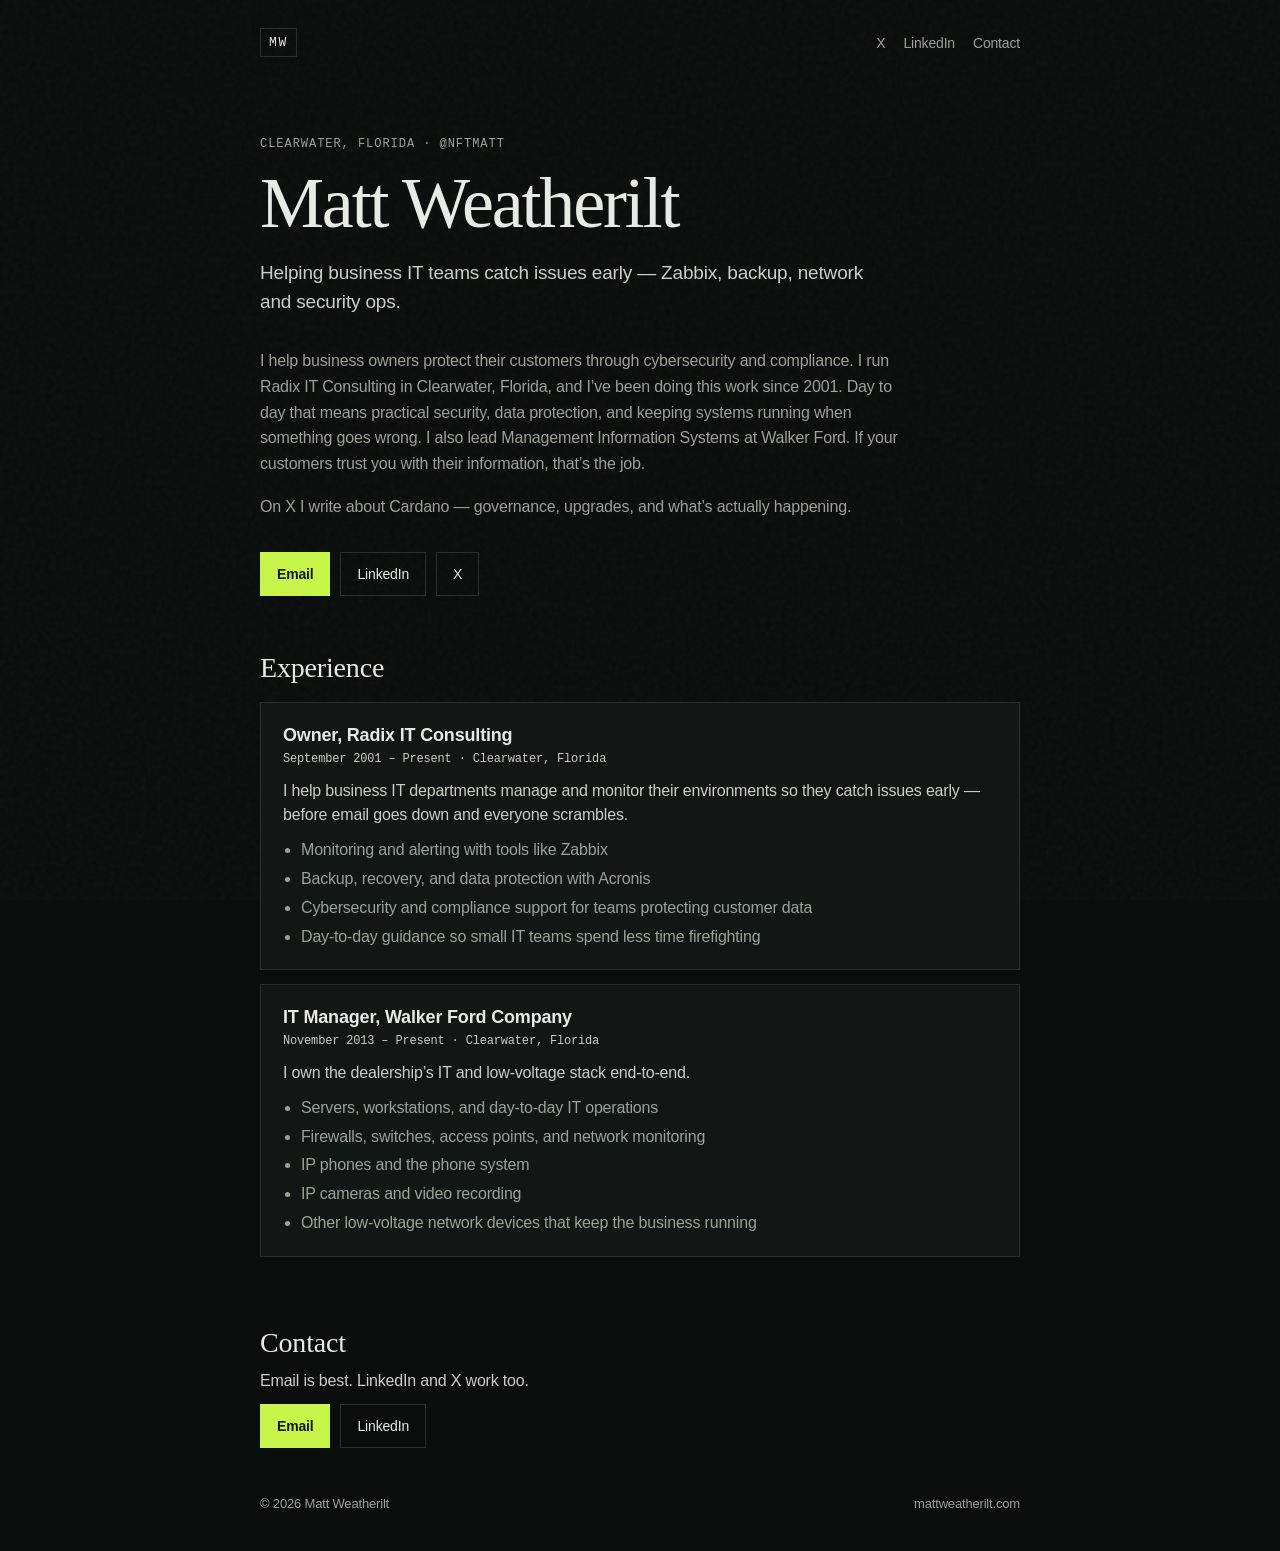
==== commit 139cd858: "Merge branch 'cursor/content-layout-folders-00df' into main Integrates the environment config and th" ====
--- a/index.html
+++ b/index.html
@@ -63,7 +63,7 @@
           happening.
         </p>
         <div class="cta">
-          <a class="btn primary" href="mailto:matt@radix-it-consulting.com">Email</a>
+          <a class="btn primary js-mail" href="#contact">Email</a>
           <a class="btn" href="https://www.linkedin.com/in/mattweatherilt">LinkedIn</a>
           <a class="btn" href="https://x.com/nftmatt">X</a>
         </div>
@@ -110,9 +110,12 @@
         <h2>Contact</h2>
         <p>Email is best. LinkedIn and X work too.</p>
         <div class="cta">
-          <a class="btn primary" href="mailto:matt@radix-it-consulting.com">matt@radix-it-consulting.com</a>
+          <a class="btn primary js-mail" href="#contact">Email</a>
           <a class="btn" href="https://www.linkedin.com/in/mattweatherilt">LinkedIn</a>
         </div>
+        <noscript>
+          <p class="about">matt [at] radix-it-consulting [dot] com</p>
+        </noscript>
       </section>
     </main>
 
@@ -120,5 +123,6 @@
       <span>© 2026 Matt Weatherilt</span>
       <span>mattweatherilt.com</span>
     </footer>
+    <script src="/mail.js" defer></script>
   </body>
 </html>
--- a/styles.css
+++ b/styles.css
@@ -69,10 +69,18 @@
   letter-spacing: 0.14em;
   border: 1px solid var(--line);
   padding: 6px 8px;
+  color: var(--ink);
+}
+
+a.mark:hover {
+  text-decoration: none;
+  border-color: var(--accent);
 }
 
 nav {
   display: flex;
+  flex-wrap: wrap;
+  justify-content: flex-end;
   gap: 18px;
   font-size: 14px;
 }
@@ -171,8 +179,73 @@
 }
 
 .experience,
-.contact {
+.contact,
+.webby-block {
   padding-bottom: 48px;
+}
+
+.webby-block h2 {
+  font-family: var(--serif);
+  font-size: 28px;
+  font-weight: 500;
+  margin: 0 0 14px;
+}
+
+.section-head {
+  display: flex;
+  align-items: flex-end;
+  justify-content: space-between;
+  gap: 16px;
+  flex-wrap: wrap;
+  margin-bottom: 16px;
+}
+
+.section-head h2 {
+  margin-bottom: 0;
+}
+
+.empty-ledger {
+  margin: 0;
+  padding: 18px 0;
+  border-top: 1px solid var(--line);
+  border-bottom: 1px solid var(--line);
+  color: var(--muted);
+  line-height: 1.55;
+}
+
+.subscribe {
+  display: flex;
+  flex-wrap: wrap;
+  gap: 10px;
+  margin-top: 8px;
+}
+
+.subscribe input {
+  min-height: 44px;
+  min-width: min(100%, 260px);
+  flex: 1;
+  padding: 0 14px;
+  border: 1px solid var(--line);
+  background: var(--bg-2);
+  color: var(--ink);
+  font: inherit;
+  font-size: 14px;
+}
+
+.subscribe button {
+  cursor: pointer;
+}
+
+.sr-only {
+  position: absolute;
+  width: 1px;
+  height: 1px;
+  padding: 0;
+  margin: -1px;
+  overflow: hidden;
+  clip: rect(0, 0, 0, 0);
+  white-space: nowrap;
+  border: 0;
 }
 
 .experience h2,
